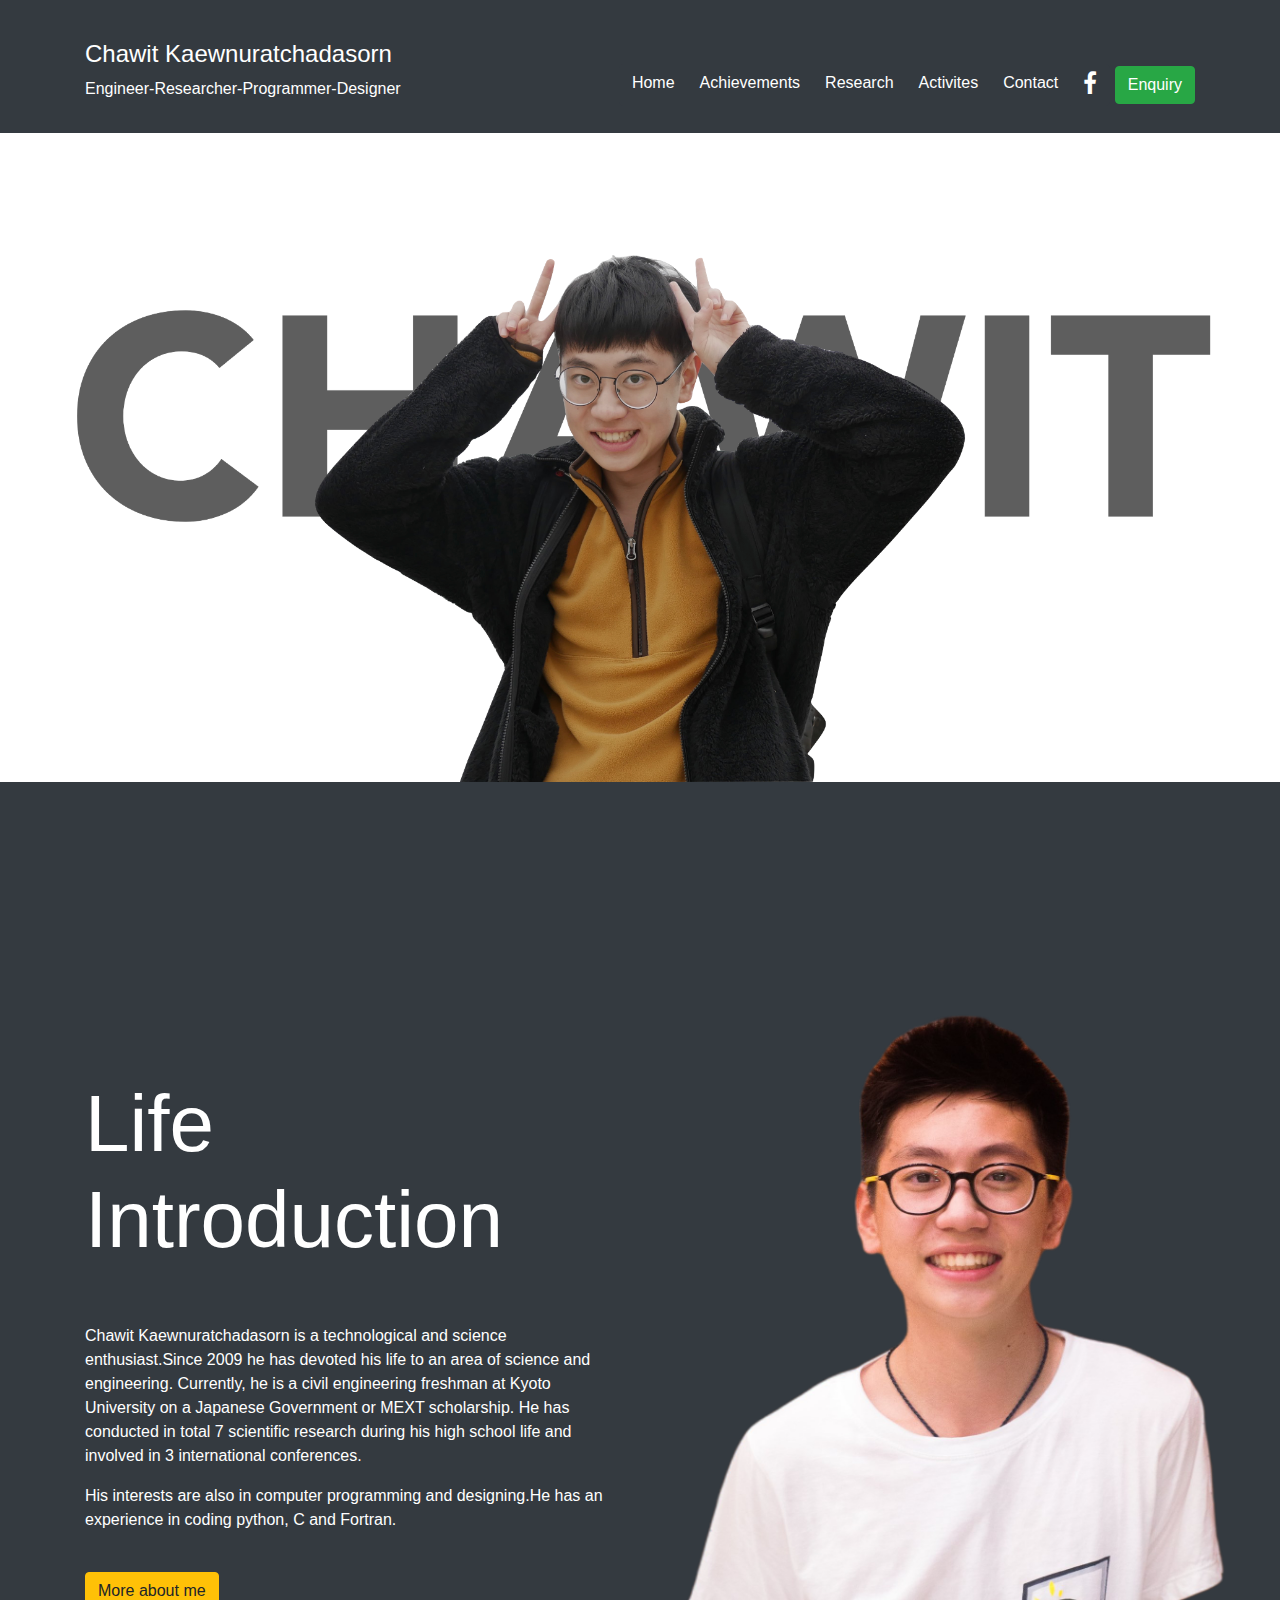
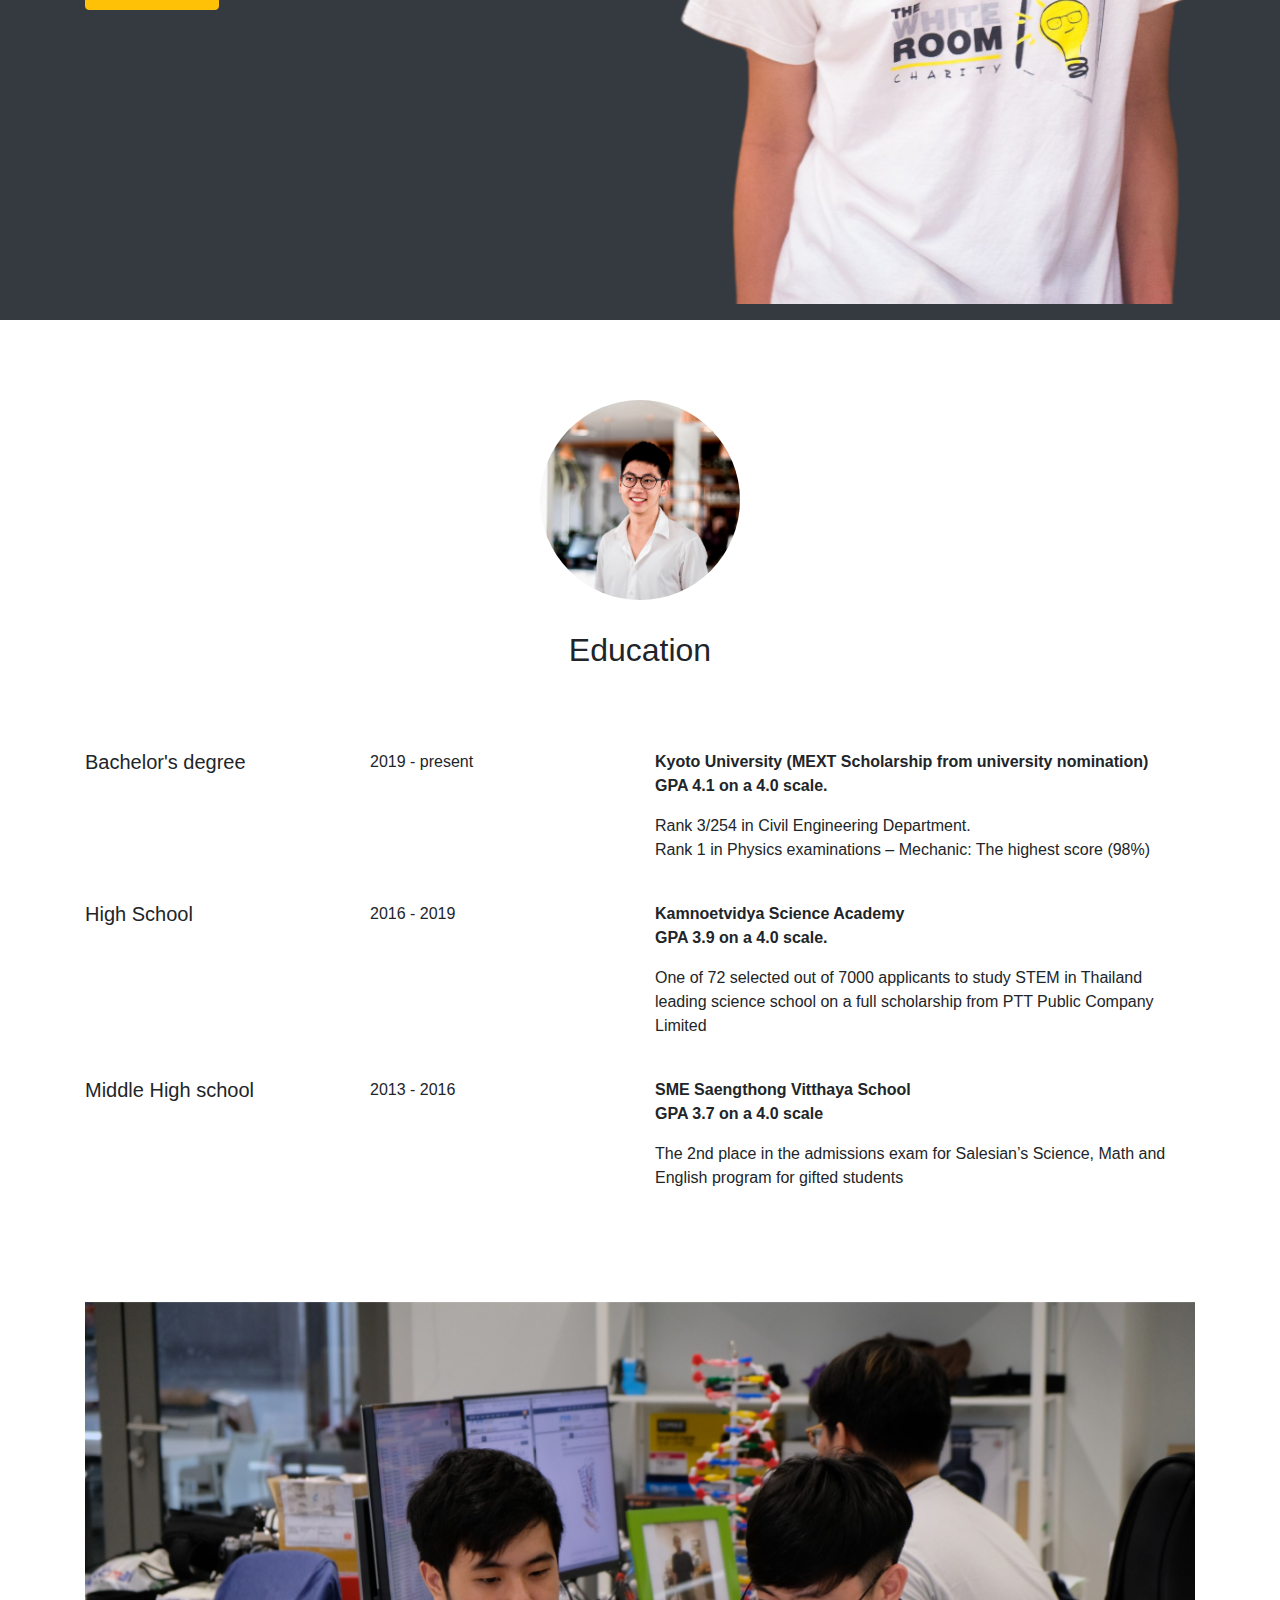
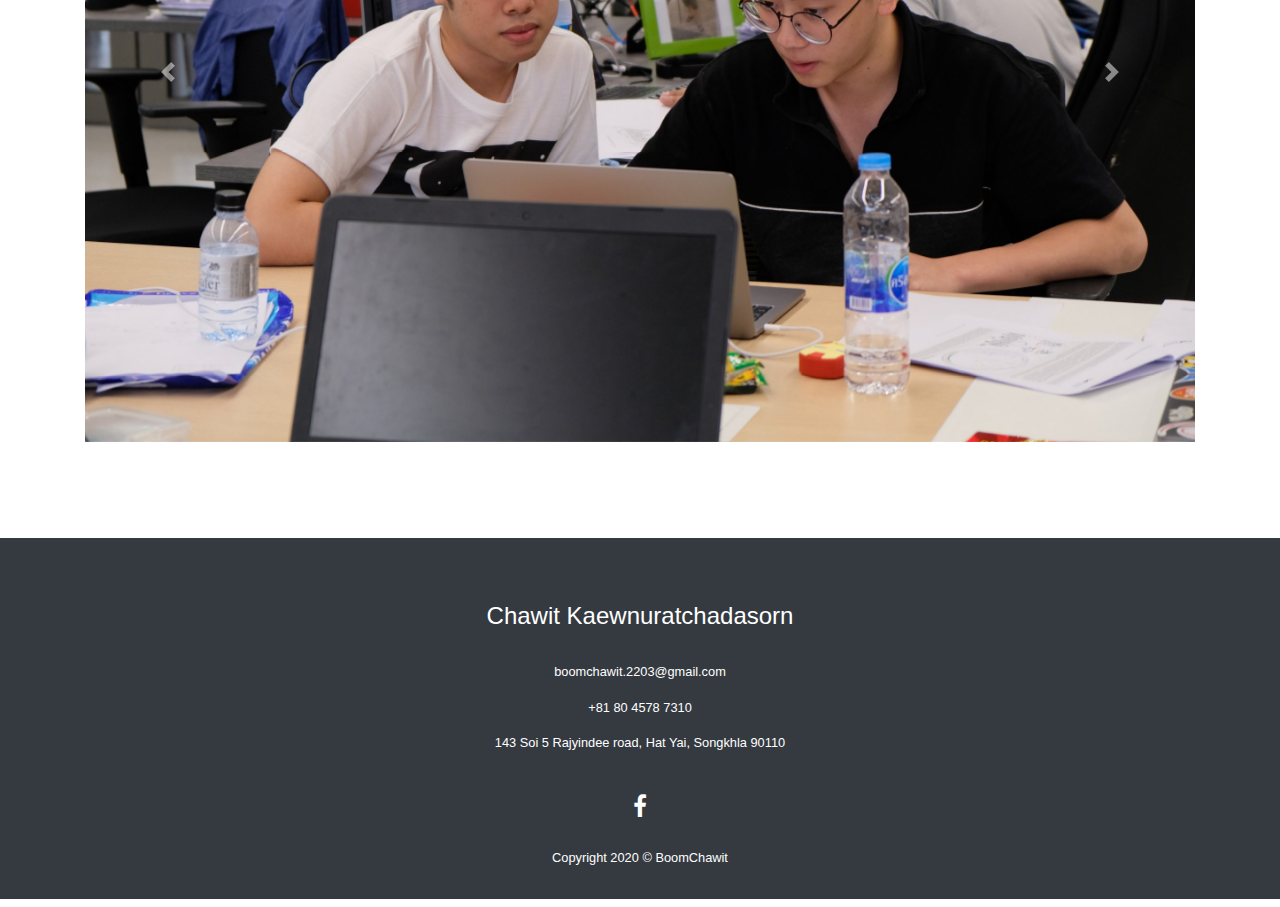
==== index.html @ 5d22e390 "initialcommit" ====
<!DOCTYPE html>

<html lang="en">
    <head>
        <link href="https://stackpath.bootstrapcdn.com/bootstrap/4.5.0/css/bootstrap.min.css" rel="stylesheet">
        <link rel="stylesheet" href="https://cdnjs.cloudflare.com/ajax/libs/font-awesome/4.7.0/css/font-awesome.min.css">
        <link href="styles.css" rel="stylesheet">
        <title>My Webpage</title>
        <script src = "fade.js"></script>
    </head>
    <body>
        <div class="container-fluid p-3 mb-2 bg-dark text-white">
            <br>
            <div class = "container">
                <div class="row justify-content-between">
                    <div class="col-5">
                        <h4>Chawit Kaewnuratchadasorn</h4>
                        <p class = "lighter">Engineer-Researcher-Programmer-Designer</p>
                    </div>
                    <div class="col-7 right ml-auto">
                        <br>
                        <div class="btn-group" role="group" aria-label="Basic example">
                            <a class="btn btn-dark" href="index.html" role="button">Home</a>
                            <a class="btn btn-dark" href="achievement.html" role="button">Achievements</a>
                            <a class="btn btn-dark" href="research.html" role="button">Research</a>
                            <a class="btn btn-dark" href="activities.html" role="button">Activites</a>
                            <a class="btn btn-dark" href="contact.html" role="button">Contact</a>
                            <a class="btn btn-dark" href= "https://www.facebook.com/boomchawit/" role="button">
                                <i class="fa fa-facebook-f" style="font-size:24px"></i>
                            </a>
                        </div>
                        <button type="button" class="btn btn-success">Enquiry</button>
                    </div>
                </div>
            </div>
        </div>
        <div class="con container-fluid text-dark">
            <img src="Site Files/Picture3.png" alt="First" style = "max-width:95%; height:auto;">
        </div>
        <div class="container-fluid p-3 mb-2 bg-dark text-white">
            <div class = "container">
                <div class="mid" id = "fade">
                    <br><br>
                    <h1 class = 'bold'>CHAWIT'S PLATFORM</h1>
                    <p class = "lighter">Hi there! Welcome to space of Chawit Find every part of him here. Enjoy this site!</p>
                </div>
                <div class="row">
                    <div class="col">
                        <br><br><br><br><br><br>
                        <h2 style = "font-size: 500%">Life Introduction</h2>
                        <br><br>
                        <p class = "lighter">Chawit Kaewnuratchadasorn is a technological and science enthusiast.Since 2009 he has devoted his life to an area of science and engineering.
                        Currently, he is a civil engineering freshman at Kyoto University on a Japanese Government or MEXT scholarship. He has conducted in total 7 scientific research during his high school life and involved in 3 international conferences.</p>
                        
                        <p class = "lighter">His interests are also in computer programming and designing.He has an experience in coding python, C and Fortran. </p>
                        <br>
                        <a class="btn btn-warning" href="achievement.html" role="button">More about me</a>
                        <br><br>
                    </div>
                    <div class="col">
                        <img src="Site Files/Picture4.png" alt="Introduction" class = "sec3">
                    </div>
                </div>
            </div>
        </div>
        <div class="container">
            <div class = "mid">
                <br><br><br>
                <div class="circular--landscape"><img src="Site Files/IMG_7409.JPG.jpg" /></div>
                <br><br>
            </div>
            <h2 class="mid">Education</h2>
            <br><br><br>
            <div class="row">
                <div class="col">
                    <h5>Bachelor's degree</h5>
                </div>
                <div class="col">
                    2019 - present
                </div>
                <div class="col-6">
                    <p style = "font-weight: bold">Kyoto University (MEXT Scholarship from university nomination)<br>
                    GPA 4.1 on a 4.0 scale.</p>
                    <p>Rank 3/254 in Civil Engineering Department.<br>
                    Rank 1 in Physics examinations – Mechanic: The highest score (98%)</p><br>
                </div> 
            </div>
            <div class="row">
                <div class="col">
                    <h5>High School</h5>
                </div>
                <div class="col">
                    2016 - 2019
                </div>
                <div class="col-6">
                    <p style = "font-weight: bold">Kamnoetvidya Science Academy <br>
                    GPA 3.9 on a 4.0 scale.</p>
                    <p>One of 72 selected out of 7000 applicants to study STEM in Thailand 
                        leading science school on a full scholarship from PTT Public Company Limited</p><br>
                </div> 
            </div>
            <div class="row">
                <div class="col">
                    <h5>Middle High school</h5>
                </div>
                <div class="col">
                    2013 - 2016
                </div>
                <div class="col-6">
                    <p style = "font-weight: bold">SME Saengthong Vitthaya School<br>
                    GPA 3.7 on a 4.0 scale</p>
                    <p>The 2nd place in the admissions exam for Salesian’s Science, Math and English program for gifted students</p><br>
                </div> 
            </div>
            <br><br><br>
        </div>
        <div class = "container">
            <div id="carouselExampleSlidesOnly" class="carousel slide" data-ride="carousel">
                <div class="carousel-inner">
                    <div class="carousel-item active">
                        <img src="Site Files/IMG_1927.JPG.jpg" class="d-block w-100" alt="...">
                    </div>
                    <div class="carousel-item">
                      <img src="Site Files/IMG_7409.JPG.jpg" class="d-block w-100" alt="...">
                    </div>
                    <div class="carousel-item">
                      <img src="Site Files/IMG_6967.JPG.jpg" class="d-block w-100" alt="...">
                    </div>
                    <div class="carousel-item">
                      <img src="Site Files/IMG_5067.JPG.jpg" class="d-block w-100" alt="...">
                    </div>
                    <div class="carousel-item">
                      <img src="Site Files/IMG_6992.JPG.jpg" class="d-block w-100" alt="...">
                    </div>
                    <div class="carousel-item">
                      <img src="Site Files/IMG_6983.JPG.jpg" class="d-block w-100" alt="...">
                    </div>
                    <div class="carousel-item">
                      <img src="Site Files/IMG_2820.JPG.jpg" class="d-block w-100" alt="...">
                    </div>
                </div>
                <a class="carousel-control-prev" href="#carouselExampleControls" role="button" data-slide="prev">
                    <span class="carousel-control-prev-icon" aria-hidden="true"></span>
                    <span class="sr-only">Previous</span>
                </a>
                <a class="carousel-control-next" href="#carouselExampleControls" role="button" data-slide="next">
                    <span class="carousel-control-next-icon" aria-hidden="true"></span>
                    <span class="sr-only">Next</span>
                </a>
            </div>
            <br><br><br><br>
        </div>
        <div class="container-fluid p-3 mb-2 bg-dark text-white">
            <div class = "mid">
                <br><br>
                <h4>Chawit Kaewnuratchadasorn</h4>
                <br>
                <div class = "lighter" style = "font-size: 80%">
                    <p>boomchawit.2203@gmail.com</p>
                    <p>+81 80 4578 7310</p>
                    <p>143 Soi 5 Rajyindee road, Hat Yai, Songkhla 90110</p><br>
                    <a class="btn btn-dark" href= "https://www.facebook.com/boomchawit/" role="button">
                        <i class="fa fa-facebook-f" style="font-size:24px"></i>
                    </a>
                    <br><br>
                    <p>Copyright 2020 © BoomChawit</p>
                </div>
            </div>
        </div>
    </body>
</html>
---- styles.css ----
.circular--landscape 
{
    display: inline-block;
    position: relative;
    width: 200px;
    height: 200px;
    overflow: hidden;
    border-radius: 50%;
}

.circular--landscape img 
{
    width: auto;
    height: 100%;
    margin-left: -50px;
}

.circular
{
    display: inline-block;
    position: relative;
    width: 150px;
    height: 150px;
    overflow: hidden;
    border-radius: 50%;
}

.circular img 
{
    width: auto;
    height: 100%;
}

.mid
{
    text-align: center;
}

.sec2
{
    max-width:100%;
    height:auto;
}

.sec3
{
    max-width:120%;
    height:auto;
}

.con {
  position: relative;
  text-align: center;
  color: white;
}

.bottom-left {
  position: absolute;
  bottom: 8px;
  left: 40px;
  text-align: left;
  font-size: 100%;
}

.bold{
    font-size: 200%;
    font-weight: bold;
}

.opacity{
    opacity: 0.9
}

.lighter{
    font-weight: lighter
}
.center {
    margin-left: auto;
    margin-right: auto;
    display: block
}
.right{
    text-align: right;
}

.three {
  object-fit: cover;
  width: 480px;
  height: 480px;
}

.centered {
  position: absolute;
  left: 50%;
  top: 90%;
  transform: translate(-50%, -50%);
}

.bg {
  /* The image used */
  background-image: url("./Site\ Files/13.png");

  /* Full height */
  height: 100%; 

  /* Center and scale the image nicely */
  background-position: center;
  background-repeat: no-repeat;
  background-size: cover;
}
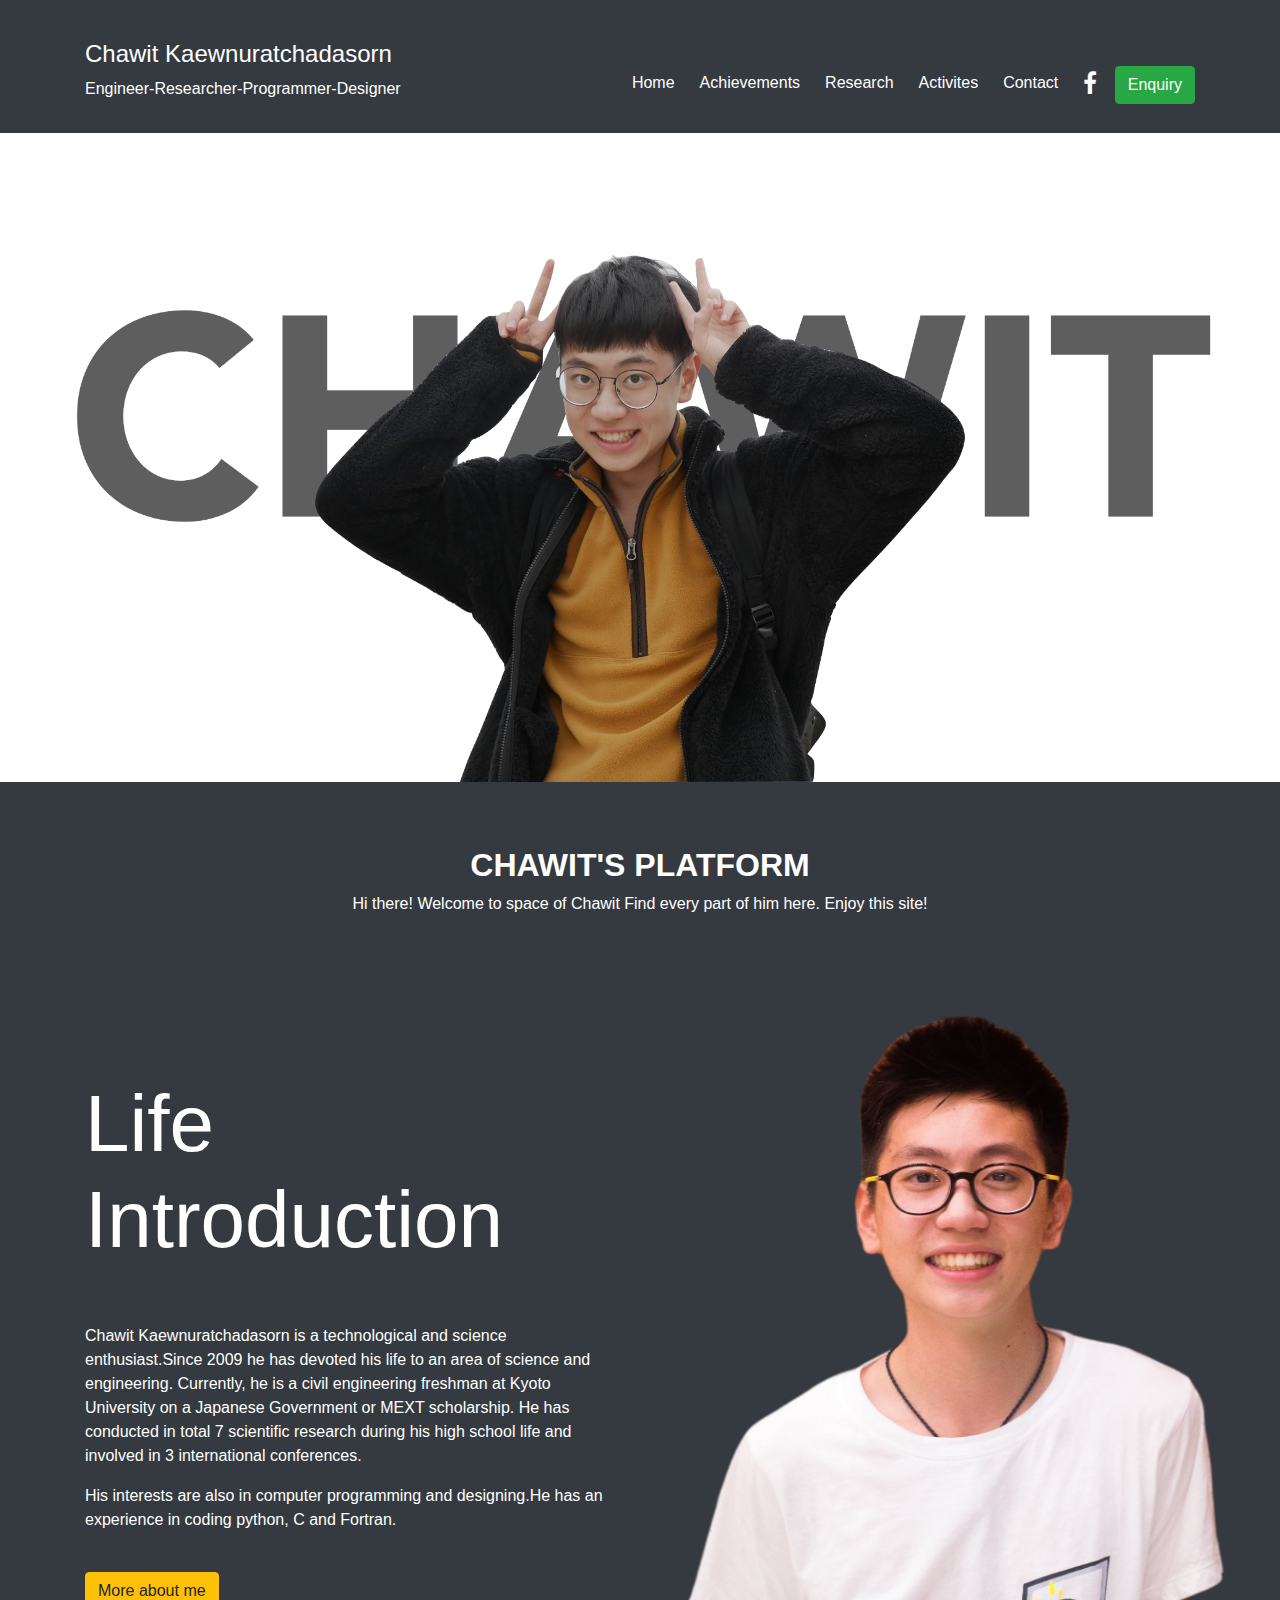
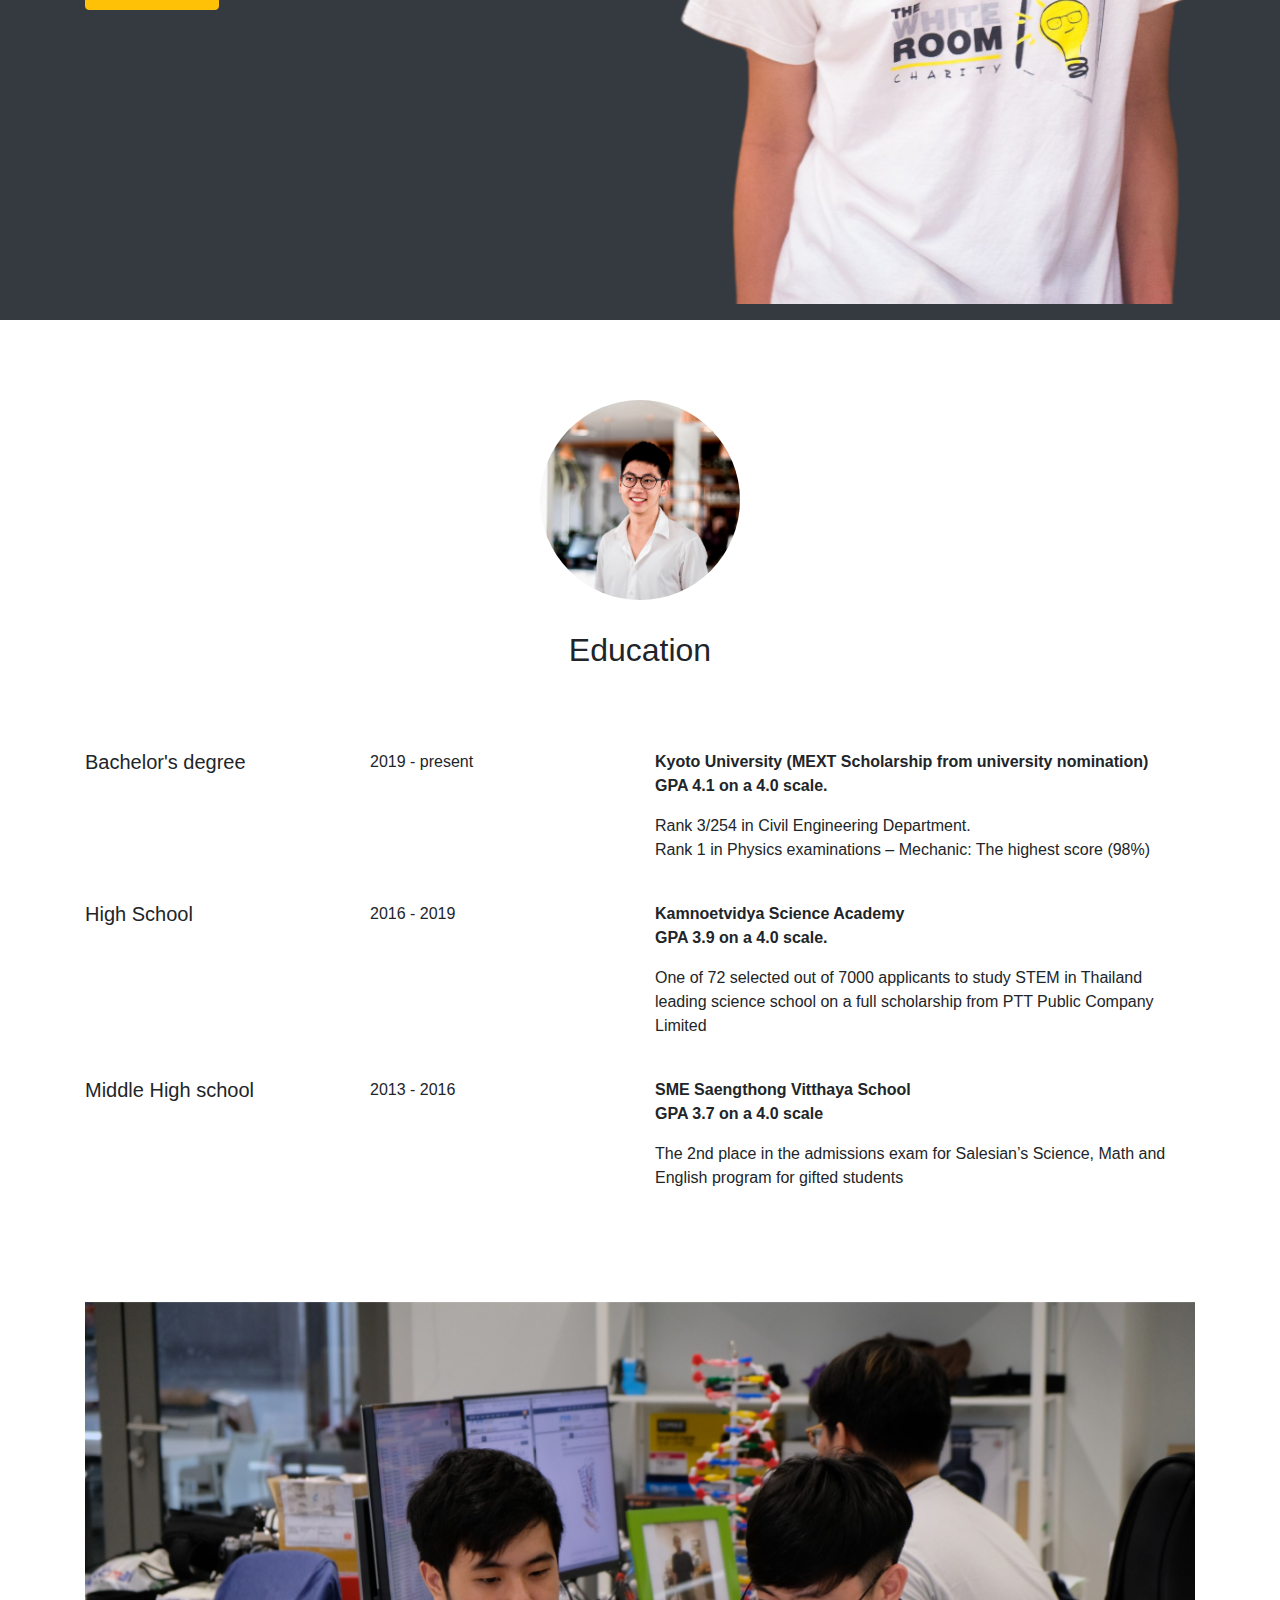
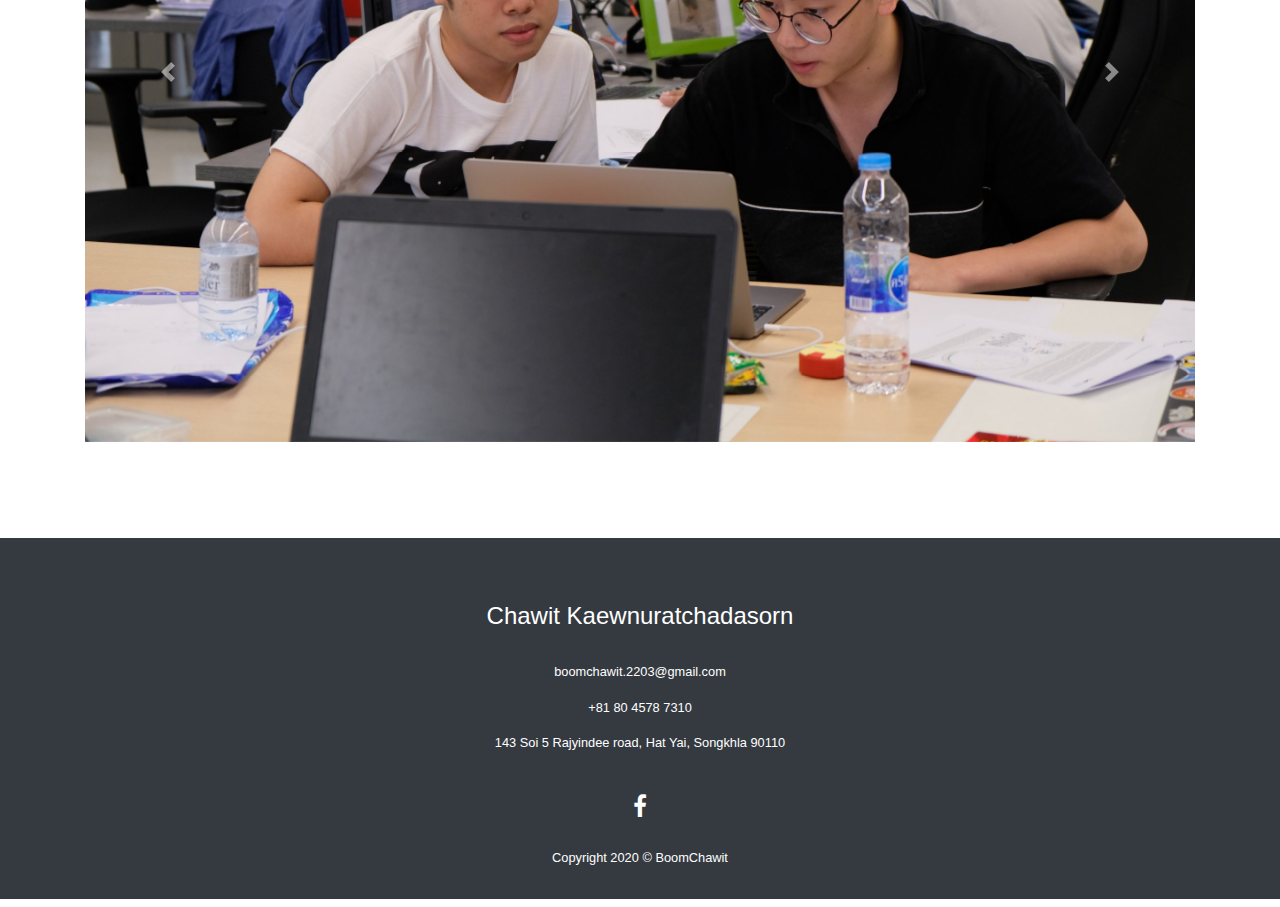
==== commit 2b09622e: "Update index.html" ====
--- a/index.html
+++ b/index.html
@@ -39,7 +39,7 @@
         </div>
         <div class="container-fluid p-3 mb-2 bg-dark text-white">
             <div class = "container">
-                <div class="mid" id = "fade">
+                <div class="mid">
                     <br><br>
                     <h1 class = 'bold'>CHAWIT'S PLATFORM</h1>
                     <p class = "lighter">Hi there! Welcome to space of Chawit Find every part of him here. Enjoy this site!</p>
@@ -168,4 +168,4 @@
             </div>
         </div>
     </body>
-</html>+</html>
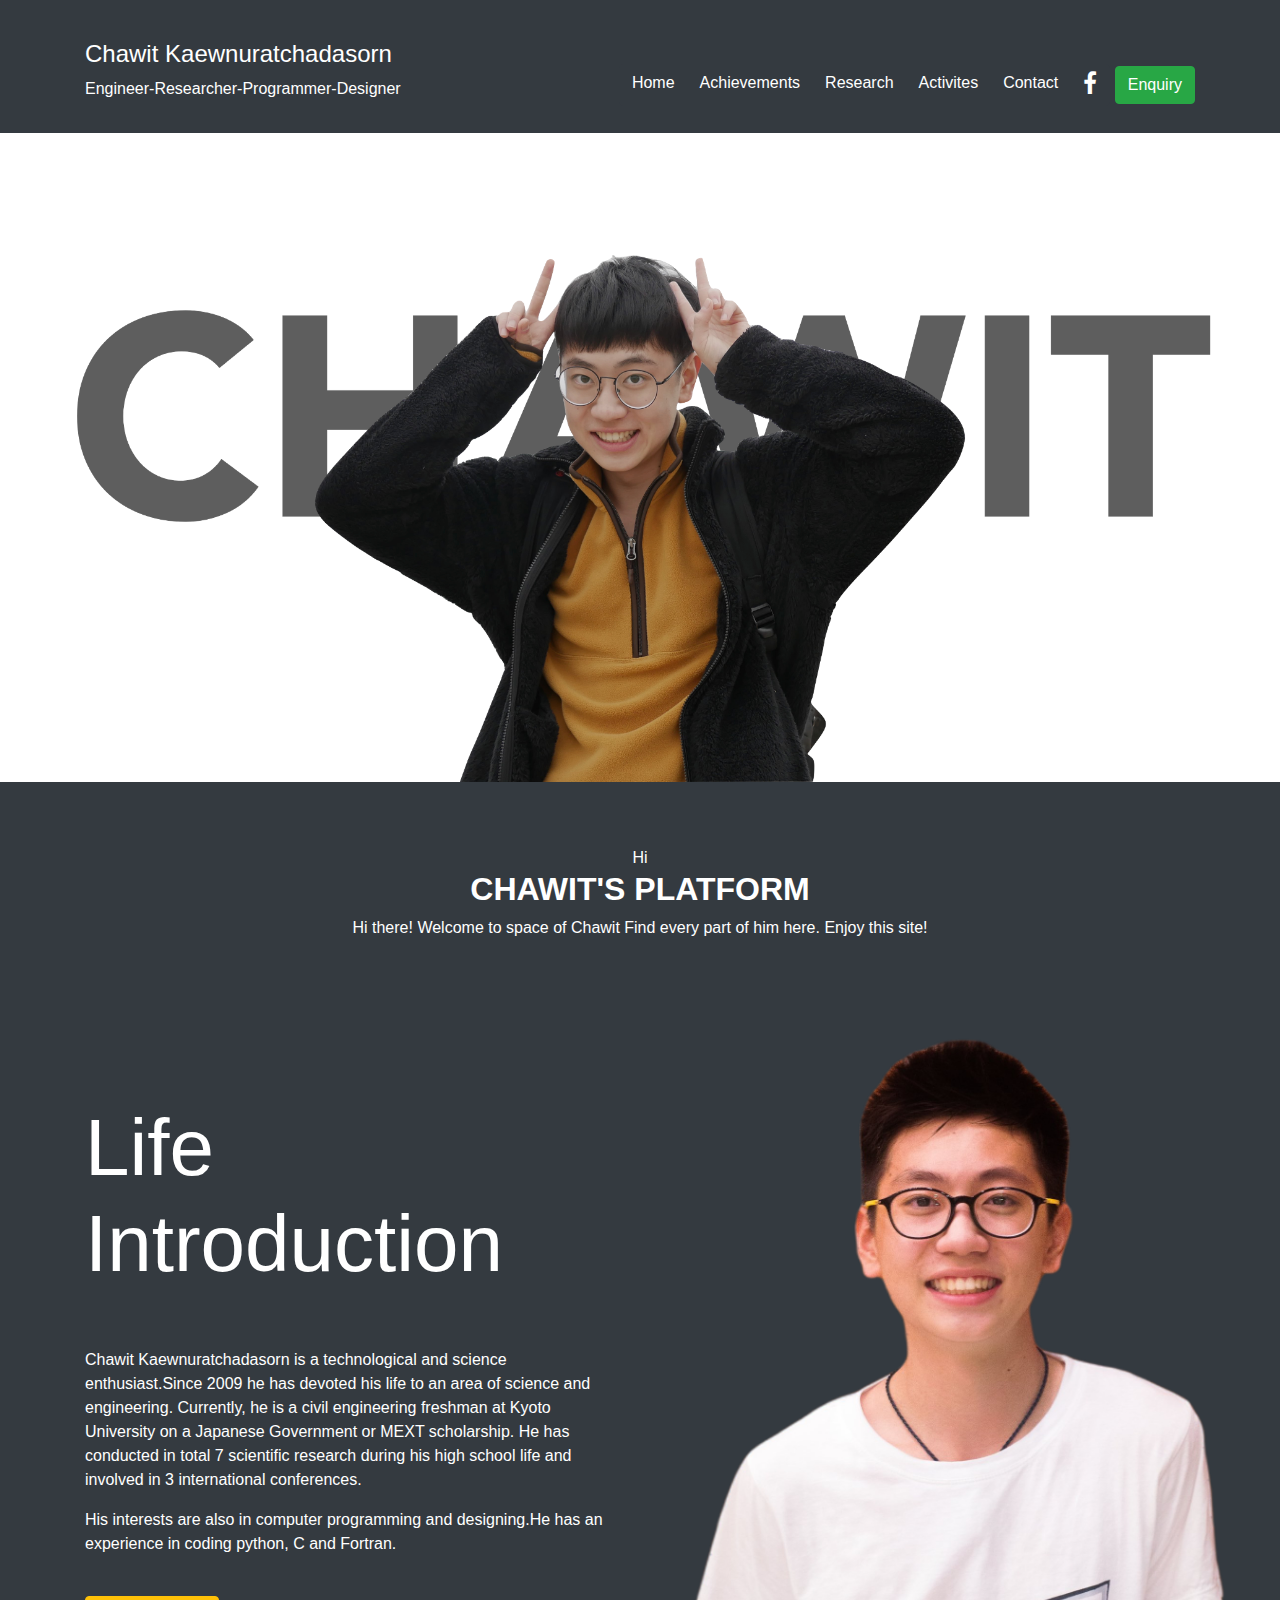
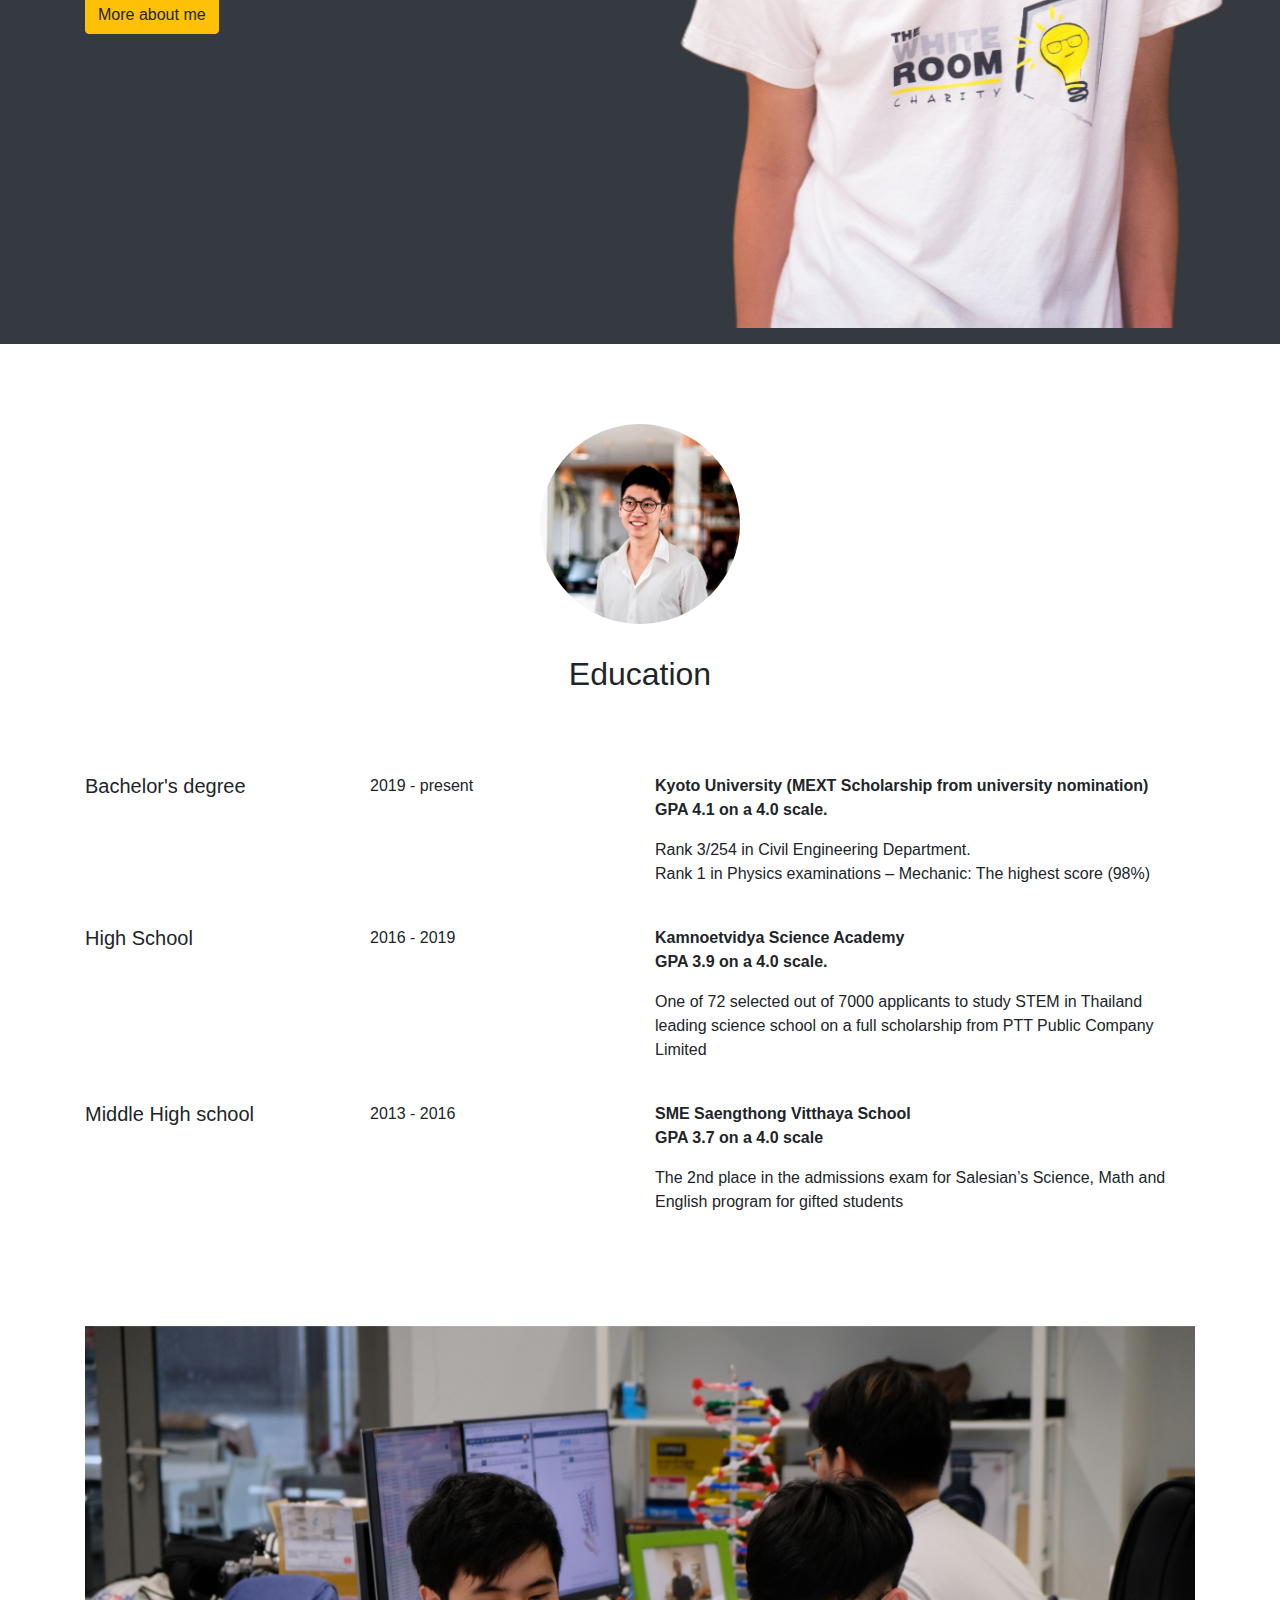
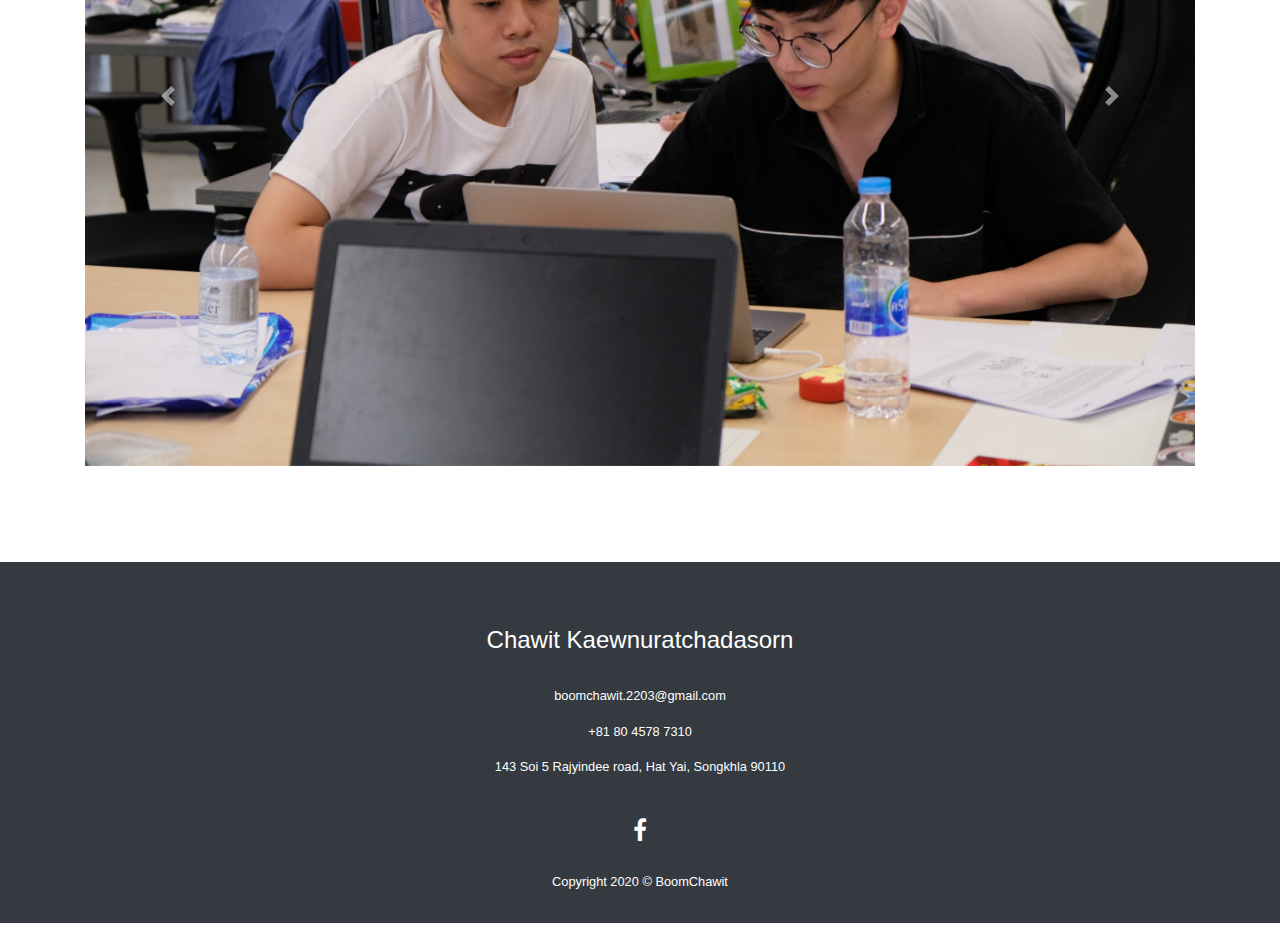
==== commit af9a2675: "Update index.html" ====
--- a/index.html
+++ b/index.html
@@ -41,6 +41,7 @@
             <div class = "container">
                 <div class="mid">
                     <br><br>
+                    Hi
                     <h1 class = 'bold'>CHAWIT'S PLATFORM</h1>
                     <p class = "lighter">Hi there! Welcome to space of Chawit Find every part of him here. Enjoy this site!</p>
                 </div>
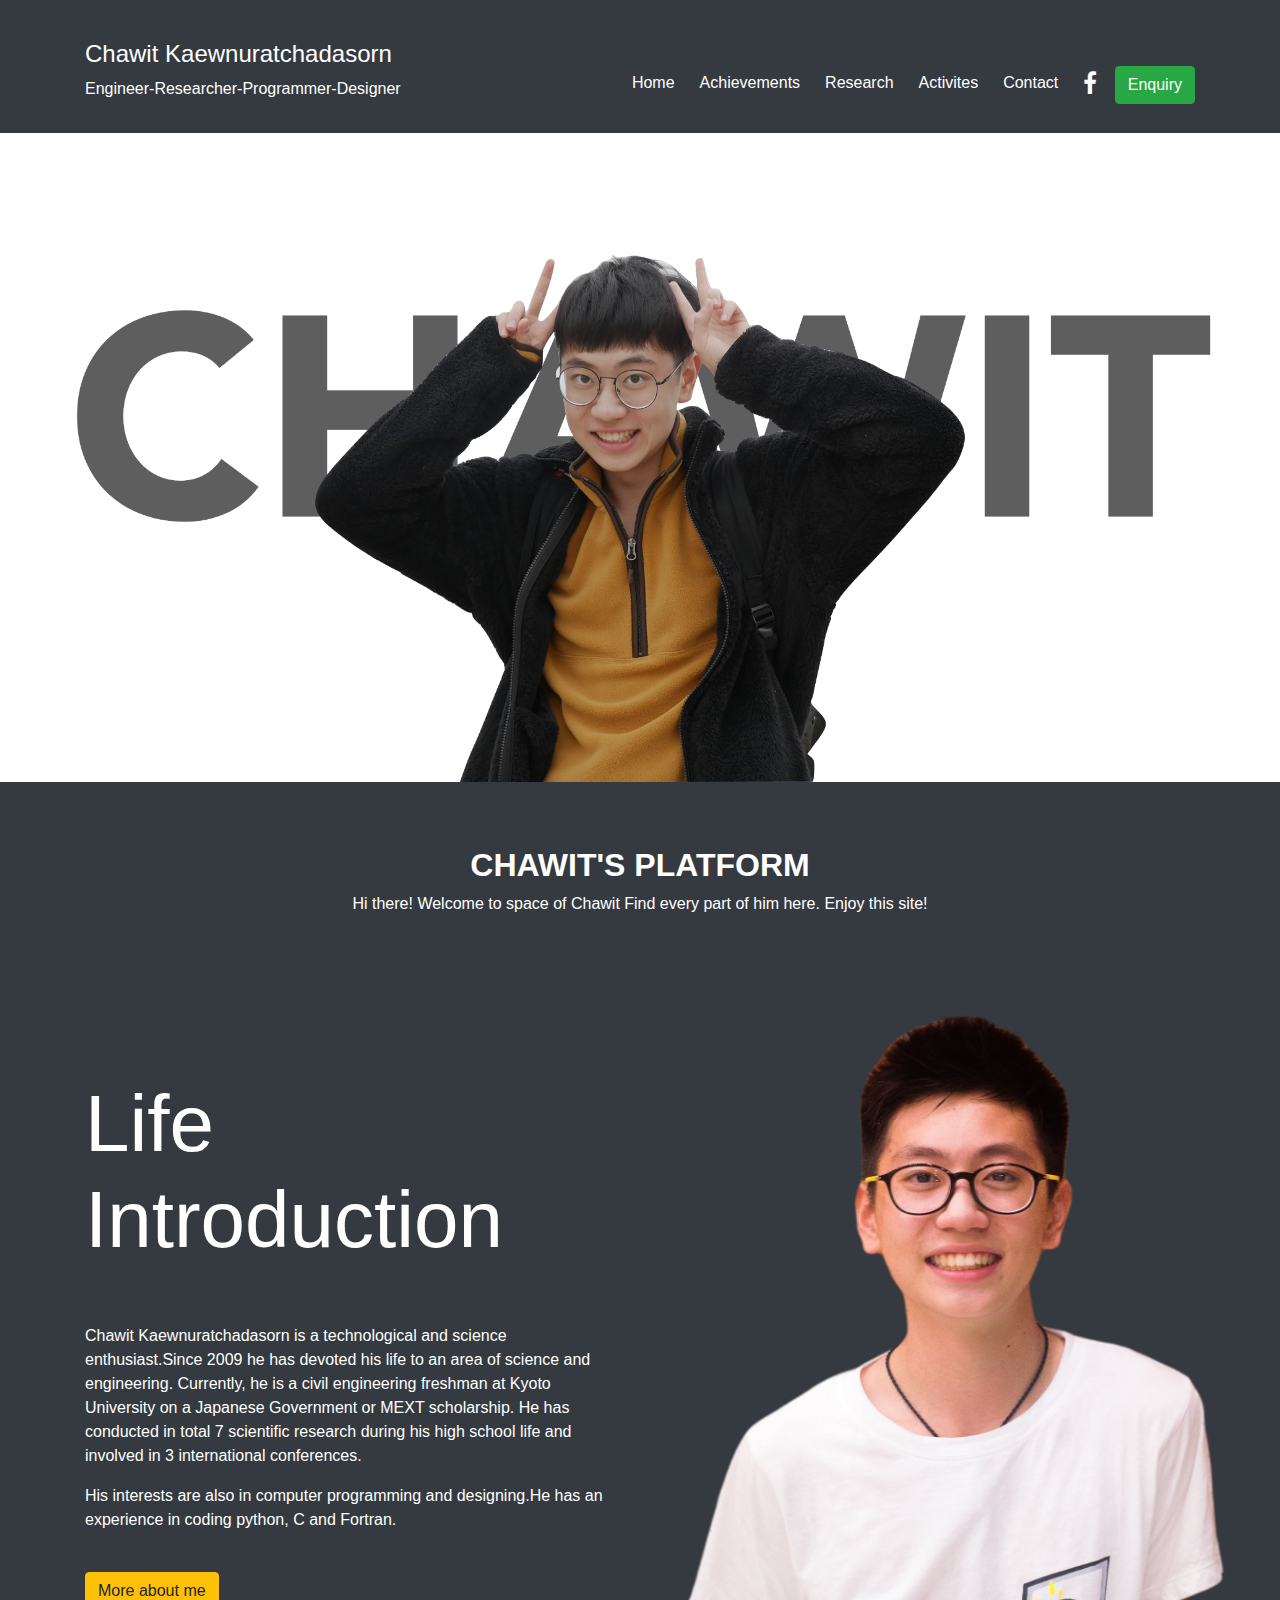
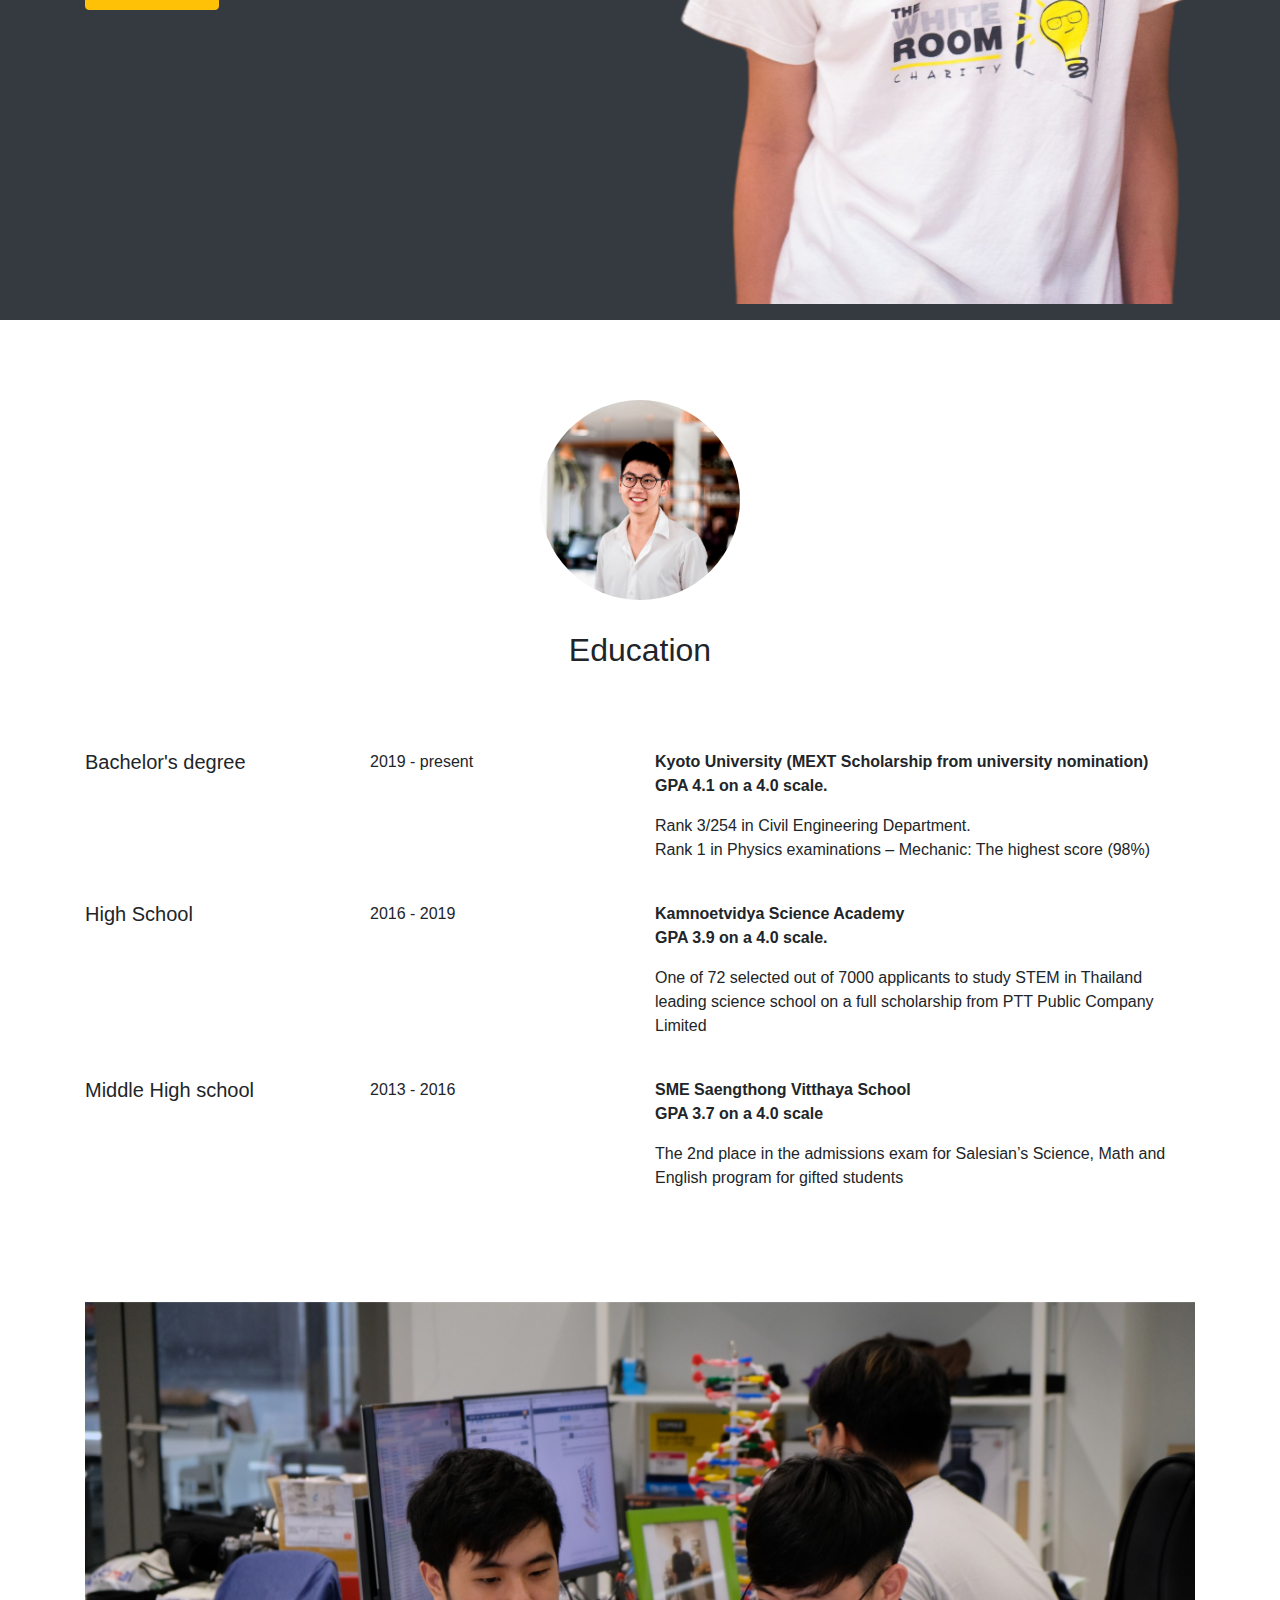
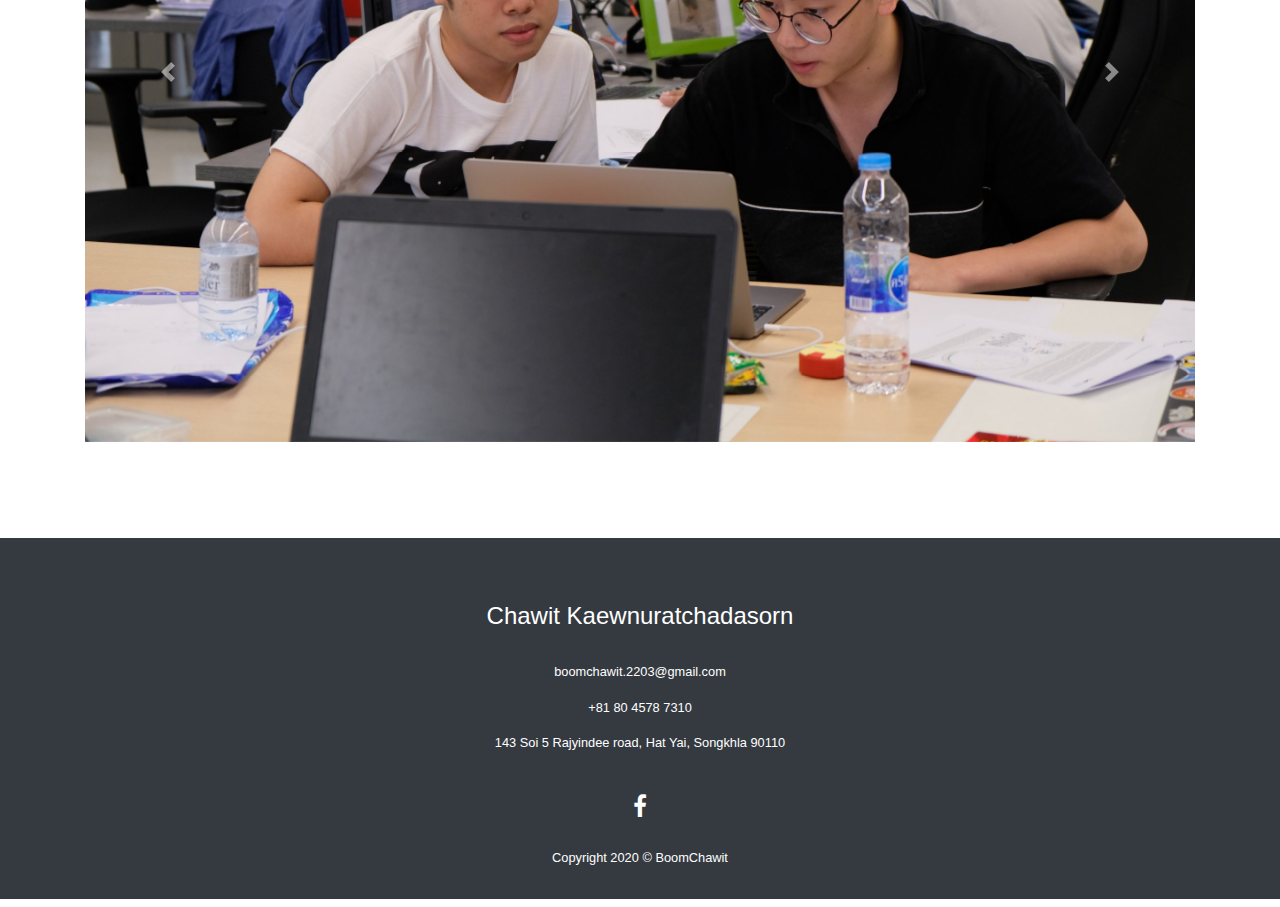
==== commit 62b4c5c9: "Update index.html" ====
--- a/index.html
+++ b/index.html
@@ -41,7 +41,6 @@
             <div class = "container">
                 <div class="mid">
                     <br><br>
-                    Hi
                     <h1 class = 'bold'>CHAWIT'S PLATFORM</h1>
                     <p class = "lighter">Hi there! Welcome to space of Chawit Find every part of him here. Enjoy this site!</p>
                 </div>
